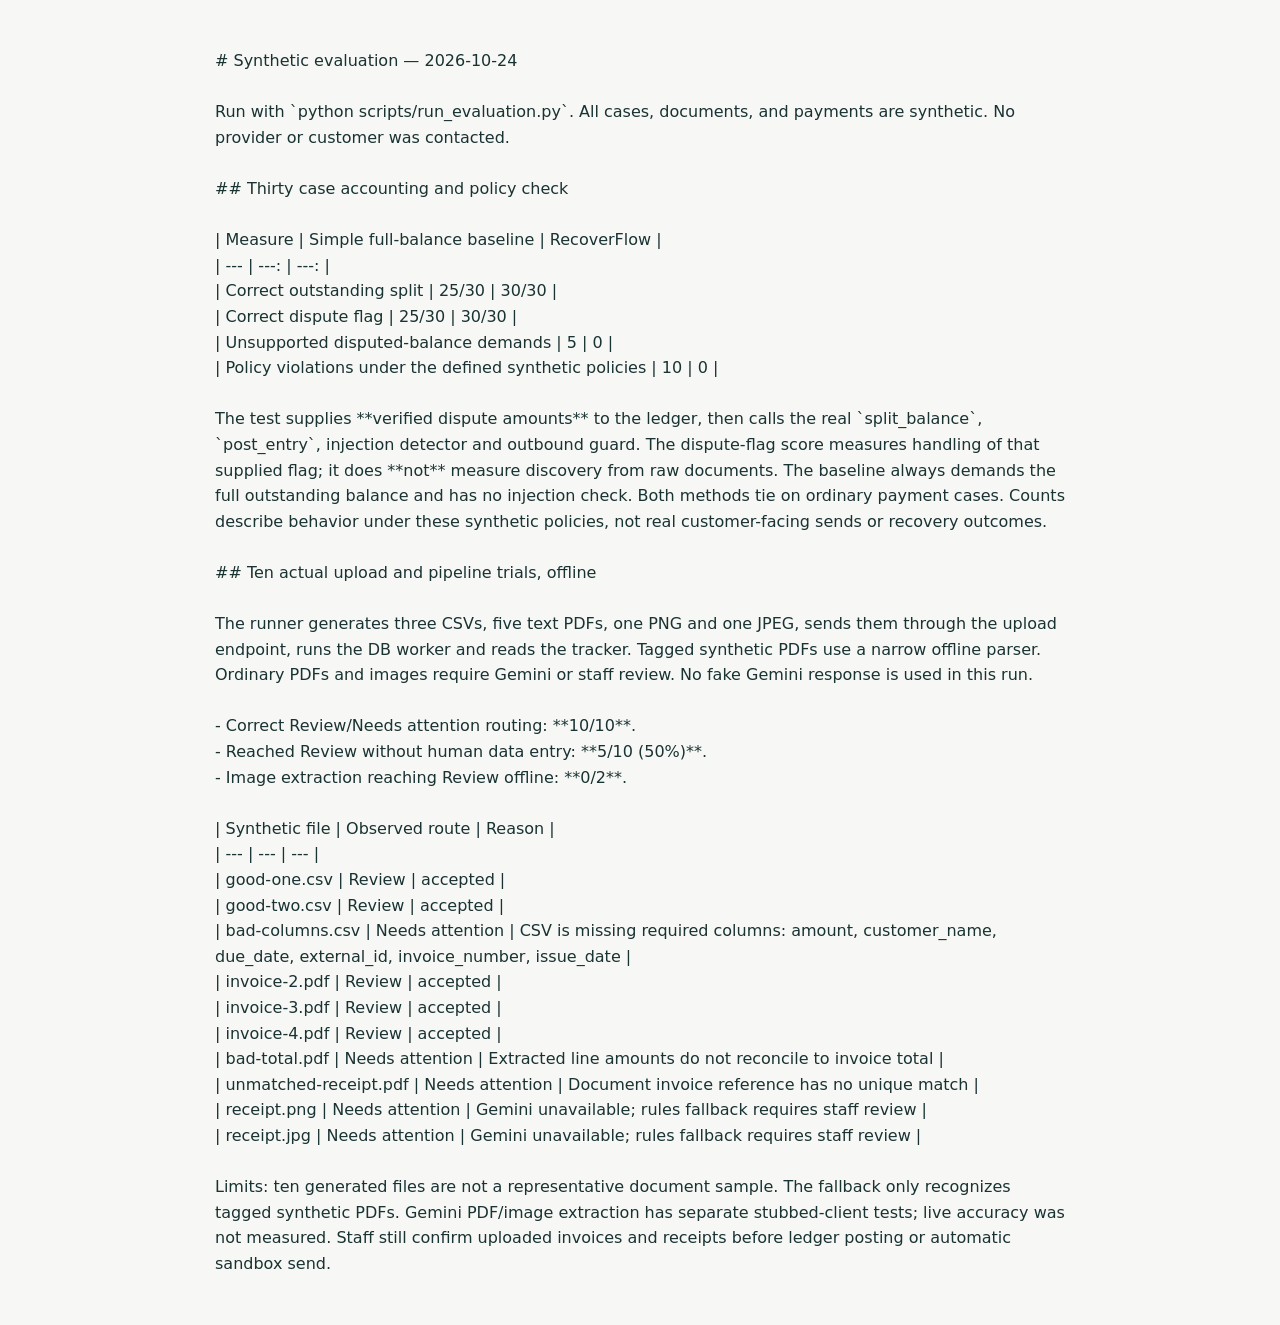
==== frontend/evaluation.html @ d6698478 "major rebuild of mvp Co-Authored-By: Lakshya Arora <lakshya3.mitblr2024@learner.manipal.edu>" ====
<!doctype html><html lang='en'><meta charset='utf-8'><meta name='viewport' content='width=device-width,initial-scale=1'><title>RecoverFlow synthetic evaluation</title><style>body{font:16px/1.6 system-ui;max-width:850px;margin:3rem auto;padding:0 1rem;color:#193232;background:#f7f8f5}pre{white-space:pre-wrap;overflow-wrap:anywhere;font:inherit}</style><pre># Synthetic evaluation — 2026-10-24

Run with `python scripts/run_evaluation.py`. All cases, documents, and payments are synthetic. No provider or customer was contacted.

## Thirty case accounting and policy check

| Measure | Simple full-balance baseline | RecoverFlow |
| --- | ---: | ---: |
| Correct outstanding split | 25/30 | 30/30 |
| Correct dispute flag | 25/30 | 30/30 |
| Unsupported disputed-balance demands | 5 | 0 |
| Policy violations under the defined synthetic policies | 10 | 0 |

The test supplies **verified dispute amounts** to the ledger, then calls the real `split_balance`, `post_entry`, injection detector and outbound guard. The dispute-flag score measures handling of that supplied flag; it does **not** measure discovery from raw documents. The baseline always demands the full outstanding balance and has no injection check. Both methods tie on ordinary payment cases. Counts describe behavior under these synthetic policies, not real customer-facing sends or recovery outcomes.

## Ten actual upload and pipeline trials, offline

The runner generates three CSVs, five text PDFs, one PNG and one JPEG, sends them through the upload endpoint, runs the DB worker and reads the tracker. Tagged synthetic PDFs use a narrow offline parser. Ordinary PDFs and images require Gemini or staff review. No fake Gemini response is used in this run.

- Correct Review/Needs attention routing: **10/10**.
- Reached Review without human data entry: **5/10 (50%)**.
- Image extraction reaching Review offline: **0/2**.

| Synthetic file | Observed route | Reason |
| --- | --- | --- |
| good-one.csv | Review | accepted |
| good-two.csv | Review | accepted |
| bad-columns.csv | Needs attention | CSV is missing required columns: amount, customer_name, due_date, external_id, invoice_number, issue_date |
| invoice-2.pdf | Review | accepted |
| invoice-3.pdf | Review | accepted |
| invoice-4.pdf | Review | accepted |
| bad-total.pdf | Needs attention | Extracted line amounts do not reconcile to invoice total |
| unmatched-receipt.pdf | Needs attention | Document invoice reference has no unique match |
| receipt.png | Needs attention | Gemini unavailable; rules fallback requires staff review |
| receipt.jpg | Needs attention | Gemini unavailable; rules fallback requires staff review |

Limits: ten generated files are not a representative document sample. The fallback only recognizes tagged synthetic PDFs. Gemini PDF/image extraction has separate stubbed-client tests; live accuracy was not measured. Staff still confirm uploaded invoices and receipts before ledger posting or automatic sandbox send.
</pre></html>
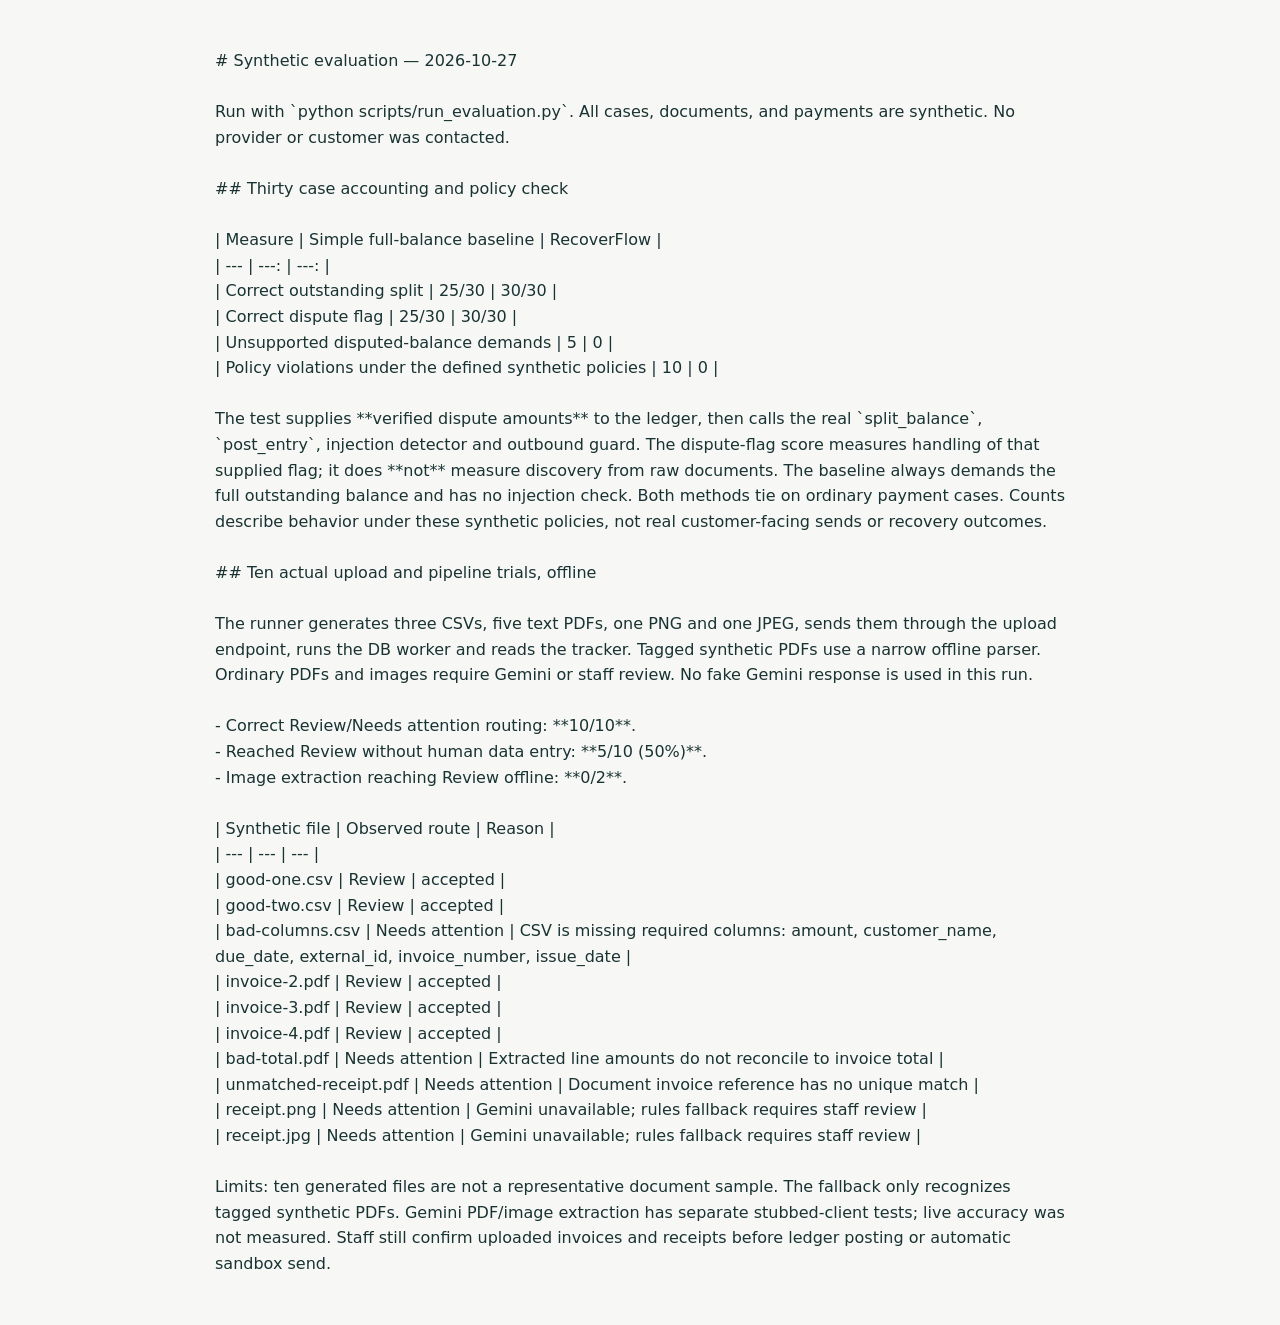
==== commit f3fdc532: "feat: initial implementation of AI-driven receivables and collections platform with agentic workflow" ====
--- a/frontend/evaluation.html
+++ b/frontend/evaluation.html
@@ -1,4 +1,4 @@
-<!doctype html><html lang='en'><meta charset='utf-8'><meta name='viewport' content='width=device-width,initial-scale=1'><title>RecoverFlow synthetic evaluation</title><style>body{font:16px/1.6 system-ui;max-width:850px;margin:3rem auto;padding:0 1rem;color:#193232;background:#f7f8f5}pre{white-space:pre-wrap;overflow-wrap:anywhere;font:inherit}</style><pre># Synthetic evaluation — 2026-10-24
+<!doctype html><html lang='en'><meta charset='utf-8'><meta name='viewport' content='width=device-width,initial-scale=1'><title>RecoverFlow synthetic evaluation</title><style>body{font:16px/1.6 system-ui;max-width:850px;margin:3rem auto;padding:0 1rem;color:#193232;background:#f7f8f5}pre{white-space:pre-wrap;overflow-wrap:anywhere;font:inherit}</style><pre># Synthetic evaluation — 2026-10-27
 
 Run with `python scripts/run_evaluation.py`. All cases, documents, and payments are synthetic. No provider or customer was contacted.
 
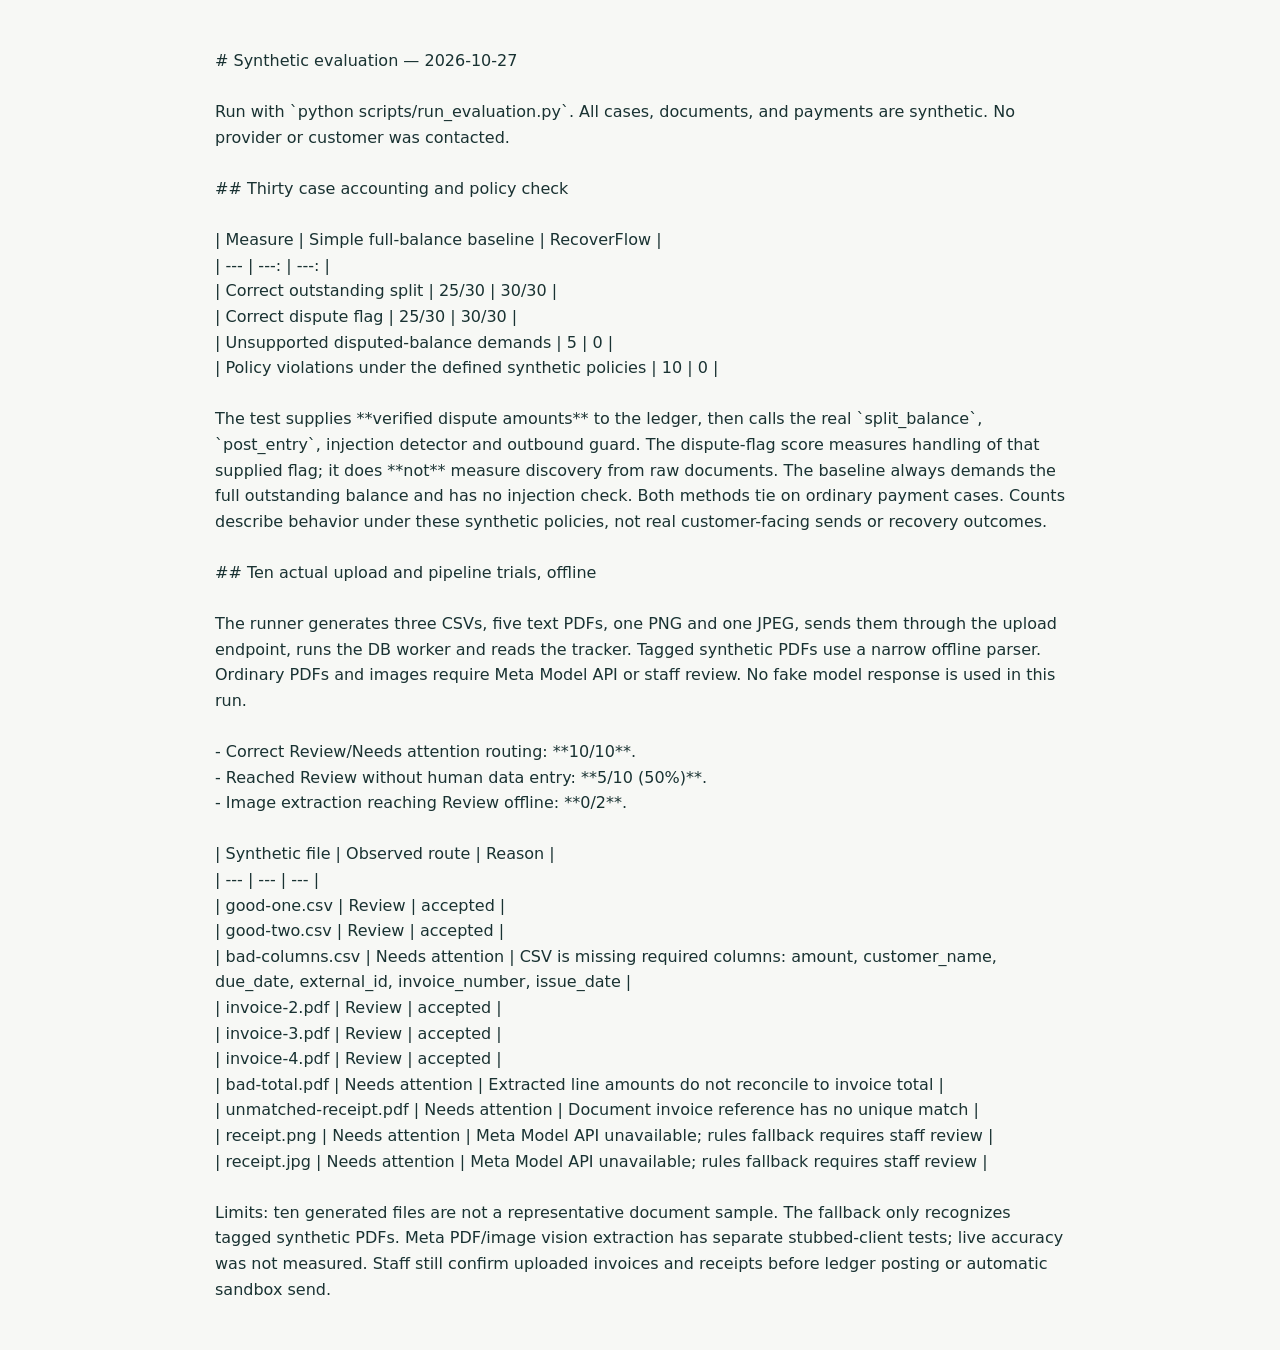
==== commit de795b75: "version 1 build" ====
--- a/frontend/evaluation.html
+++ b/frontend/evaluation.html
@@ -15,7 +15,7 @@
 
 ## Ten actual upload and pipeline trials, offline
 
-The runner generates three CSVs, five text PDFs, one PNG and one JPEG, sends them through the upload endpoint, runs the DB worker and reads the tracker. Tagged synthetic PDFs use a narrow offline parser. Ordinary PDFs and images require Gemini or staff review. No fake Gemini response is used in this run.
+The runner generates three CSVs, five text PDFs, one PNG and one JPEG, sends them through the upload endpoint, runs the DB worker and reads the tracker. Tagged synthetic PDFs use a narrow offline parser. Ordinary PDFs and images require Meta Model API or staff review. No fake model response is used in this run.
 
 - Correct Review/Needs attention routing: **10/10**.
 - Reached Review without human data entry: **5/10 (50%)**.
@@ -31,8 +31,8 @@
 | invoice-4.pdf | Review | accepted |
 | bad-total.pdf | Needs attention | Extracted line amounts do not reconcile to invoice total |
 | unmatched-receipt.pdf | Needs attention | Document invoice reference has no unique match |
-| receipt.png | Needs attention | Gemini unavailable; rules fallback requires staff review |
-| receipt.jpg | Needs attention | Gemini unavailable; rules fallback requires staff review |
+| receipt.png | Needs attention | Meta Model API unavailable; rules fallback requires staff review |
+| receipt.jpg | Needs attention | Meta Model API unavailable; rules fallback requires staff review |
 
-Limits: ten generated files are not a representative document sample. The fallback only recognizes tagged synthetic PDFs. Gemini PDF/image extraction has separate stubbed-client tests; live accuracy was not measured. Staff still confirm uploaded invoices and receipts before ledger posting or automatic sandbox send.
+Limits: ten generated files are not a representative document sample. The fallback only recognizes tagged synthetic PDFs. Meta PDF/image vision extraction has separate stubbed-client tests; live accuracy was not measured. Staff still confirm uploaded invoices and receipts before ledger posting or automatic sandbox send.
 </pre></html>
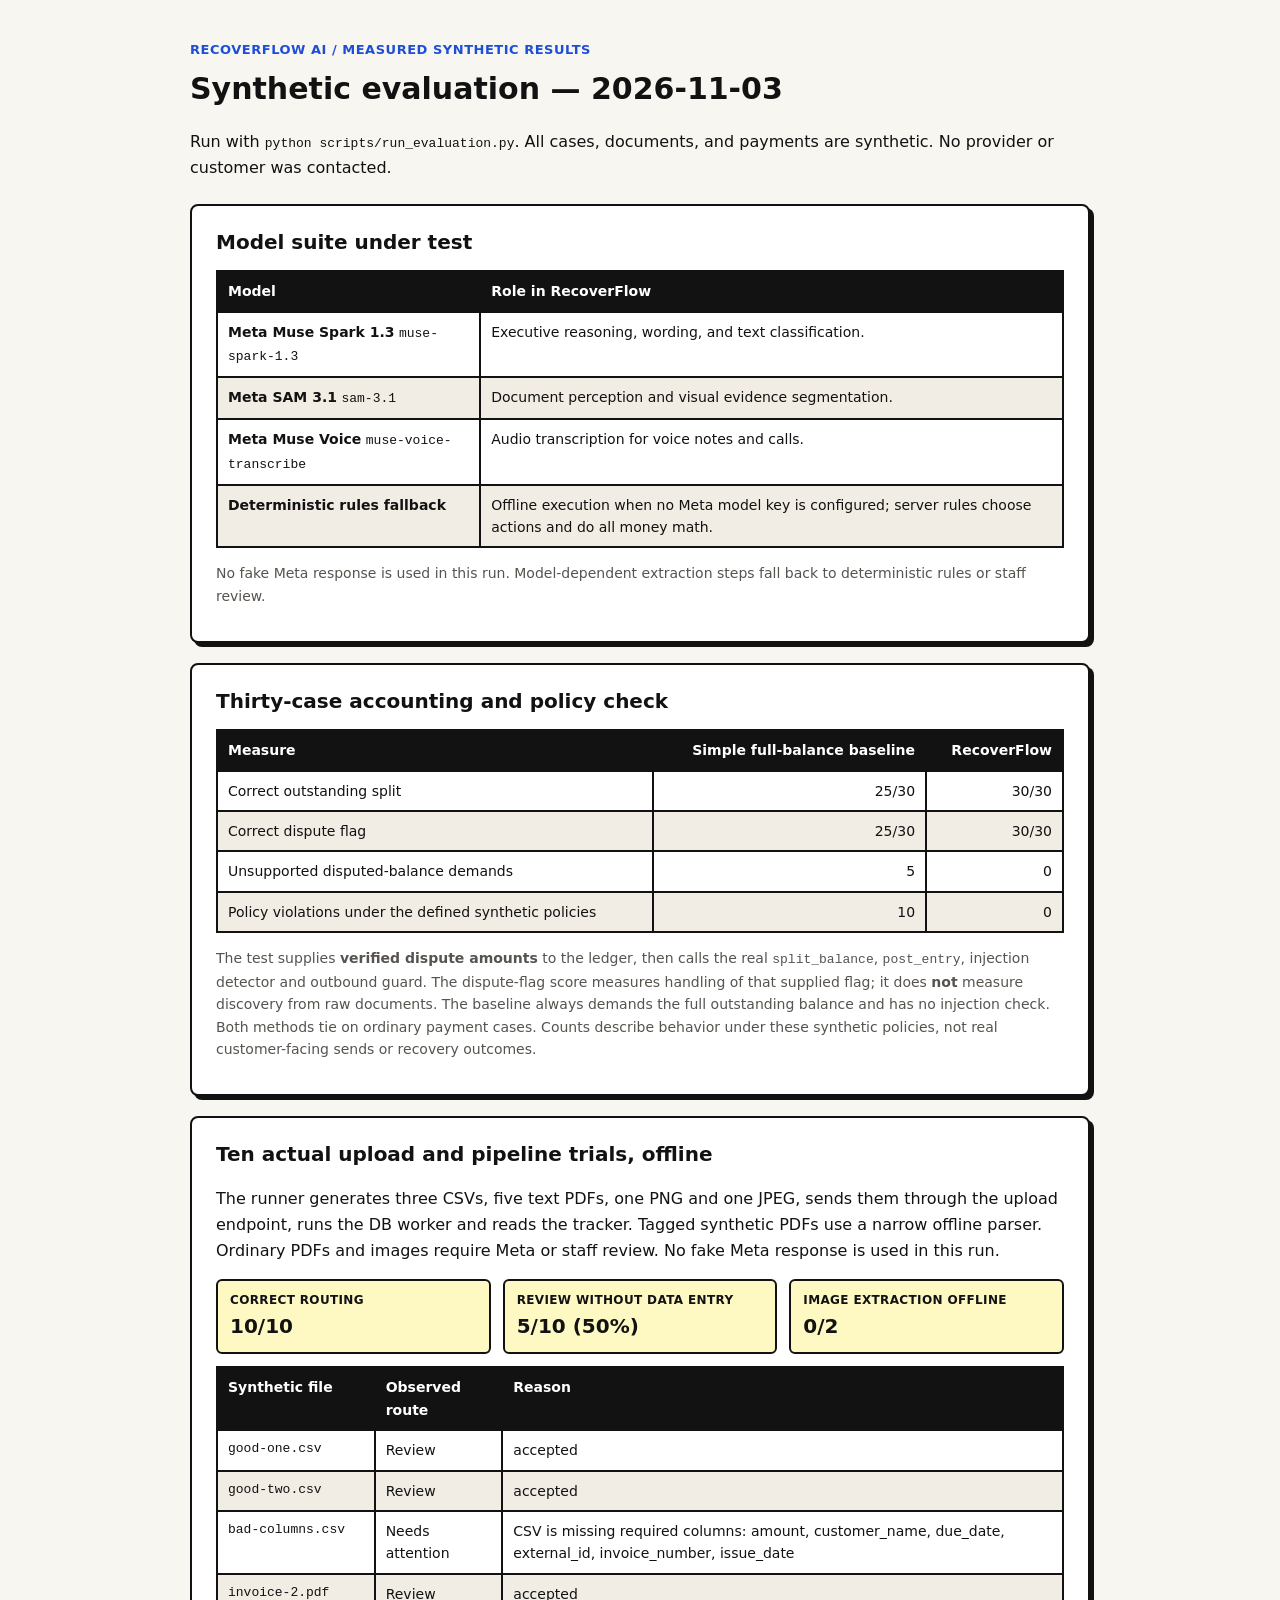
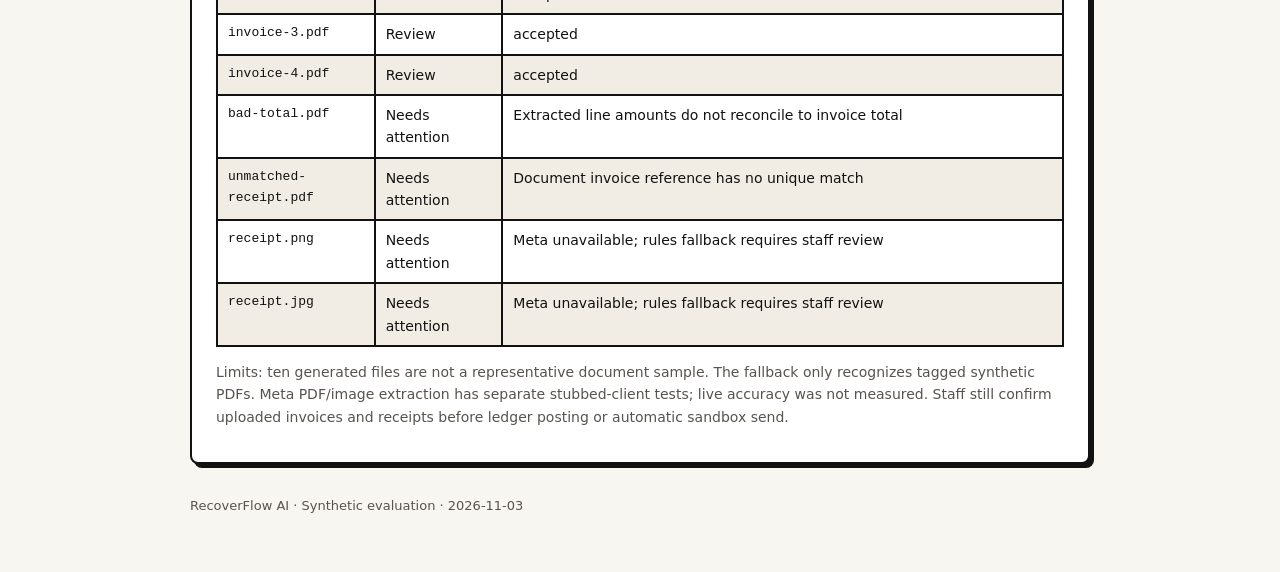
==== commit aabf496e: "fix: resolve prioritized Chrome QA defects and verify on staging - Fix document crops, confidence ca" ====
--- a/frontend/evaluation.html
+++ b/frontend/evaluation.html
@@ -1,38 +1,98 @@
-<!doctype html><html lang='en'><meta charset='utf-8'><meta name='viewport' content='width=device-width,initial-scale=1'><title>RecoverFlow synthetic evaluation</title><style>body{font:16px/1.6 system-ui;max-width:850px;margin:3rem auto;padding:0 1rem;color:#193232;background:#f7f8f5}pre{white-space:pre-wrap;overflow-wrap:anywhere;font:inherit}</style><pre># Synthetic evaluation — 2026-10-27
+<!doctype html>
+<html lang="en">
+<head>
+<meta charset="utf-8">
+<meta name="viewport" content="width=device-width,initial-scale=1">
+<title>RecoverFlow synthetic evaluation</title>
+<style>
+:root { --ink: #121212; --paper: #f8f6f0; --card: #ffffff; --accent: #1d4ed8; --muted: #57534e; }
+* { box-sizing: border-box; }
+body { font: 16px/1.6 system-ui, -apple-system, "Segoe UI", sans-serif; color: var(--ink); background: var(--paper); margin: 0; padding: 0 1rem 3rem; }
+main { max-width: 900px; margin: 0 auto; }
+.eval-header { margin: 2.5rem 0 1.5rem; }
+.eyebrow { font-size: 13px; font-weight: 800; letter-spacing: 0.04em; text-transform: uppercase; color: var(--accent); margin: 0 0 0.25rem; }
+h1 { font-size: 30px; margin: 0 0 0.5rem; }
+h2 { font-size: 20px; margin: 0 0 0.75rem; }
+.card { background: var(--card); border: 2px solid var(--ink); border-radius: 8px; box-shadow: 4px 4px 0 var(--ink); padding: 1.25rem 1.5rem; margin: 1.25rem 0; }
+table { width: 100%; border-collapse: collapse; margin: 0.75rem 0; }
+th, td { border: 2px solid var(--ink); padding: 8px 10px; text-align: left; font-size: 14px; vertical-align: top; }
+thead th { background: var(--ink); color: #ffffff; font-weight: 800; }
+tbody tr:nth-child(even) { background: #f1ede4; }
+.num { text-align: right; font-variant-numeric: tabular-nums; }
+.mono, code { font-family: ui-monospace, Consolas, monospace; font-size: 13px; }
+.muted { color: var(--muted); font-size: 14px; }
+.metric-strip { display: grid; grid-template-columns: repeat(3, 1fr); gap: 12px; margin: 0.75rem 0; }
+.metric-strip > div { border: 2px solid var(--ink); border-radius: 6px; padding: 10px 12px; background: #fef9c3; }
+.metric-strip span { display: block; font-size: 12px; font-weight: 700; text-transform: uppercase; letter-spacing: 0.03em; }
+.metric-strip strong { font-size: 20px; }
+.eval-footer { margin-top: 2rem; color: var(--muted); font-size: 13px; }
+@media (max-width: 640px) { .metric-strip { grid-template-columns: 1fr; } table { font-size: 13px; } }
+</style>
+</head>
+<body>
+<main>
 
-Run with `python scripts/run_evaluation.py`. All cases, documents, and payments are synthetic. No provider or customer was contacted.
+<header class="eval-header">
+  <p class="eyebrow">RecoverFlow AI / Measured synthetic results</p>
+  <h1>Synthetic evaluation &mdash; 2026-11-03</h1>
+  <p>Run with <code>python scripts/run_evaluation.py</code>. All cases, documents, and payments are synthetic. No provider or customer was contacted.</p>
+</header>
 
-## Thirty case accounting and policy check
+<section class="card">
+  <h2>Model suite under test</h2>
+  <table>
+    <thead><tr><th scope="col">Model</th><th scope="col">Role in RecoverFlow</th></tr></thead>
+    <tbody>
+      <tr><td><strong>Meta Muse Spark 1.3</strong> <span class="mono">muse-spark-1.3</span></td><td>Executive reasoning, wording, and text classification.</td></tr>
+      <tr><td><strong>Meta SAM 3.1</strong> <span class="mono">sam-3.1</span></td><td>Document perception and visual evidence segmentation.</td></tr>
+      <tr><td><strong>Meta Muse Voice</strong> <span class="mono">muse-voice-transcribe</span></td><td>Audio transcription for voice notes and calls.</td></tr>
+      <tr><td><strong>Deterministic rules fallback</strong></td><td>Offline execution when no Meta model key is configured; server rules choose actions and do all money math.</td></tr>
+    </tbody>
+  </table>
+  <p class="muted">No fake Meta response is used in this run. Model-dependent extraction steps fall back to deterministic rules or staff review.</p>
+</section>
 
-| Measure | Simple full-balance baseline | RecoverFlow |
-| --- | ---: | ---: |
-| Correct outstanding split | 25/30 | 30/30 |
-| Correct dispute flag | 25/30 | 30/30 |
-| Unsupported disputed-balance demands | 5 | 0 |
-| Policy violations under the defined synthetic policies | 10 | 0 |
+<section class="card">
+  <h2>Thirty-case accounting and policy check</h2>
+  <table>
+    <thead><tr><th scope="col">Measure</th><th scope="col" class="num">Simple full-balance baseline</th><th scope="col" class="num">RecoverFlow</th></tr></thead>
+    <tbody>
+      <tr><td>Correct outstanding split</td><td class="num">25/30</td><td class="num">30/30</td></tr>
+      <tr><td>Correct dispute flag</td><td class="num">25/30</td><td class="num">30/30</td></tr>
+      <tr><td>Unsupported disputed-balance demands</td><td class="num">5</td><td class="num">0</td></tr>
+      <tr><td>Policy violations under the defined synthetic policies</td><td class="num">10</td><td class="num">0</td></tr>
+    </tbody>
+  </table>
+  <p class="muted">The test supplies <strong>verified dispute amounts</strong> to the ledger, then calls the real <code>split_balance</code>, <code>post_entry</code>, injection detector and outbound guard. The dispute-flag score measures handling of that supplied flag; it does <strong>not</strong> measure discovery from raw documents. The baseline always demands the full outstanding balance and has no injection check. Both methods tie on ordinary payment cases. Counts describe behavior under these synthetic policies, not real customer-facing sends or recovery outcomes.</p>
+</section>
 
-The test supplies **verified dispute amounts** to the ledger, then calls the real `split_balance`, `post_entry`, injection detector and outbound guard. The dispute-flag score measures handling of that supplied flag; it does **not** measure discovery from raw documents. The baseline always demands the full outstanding balance and has no injection check. Both methods tie on ordinary payment cases. Counts describe behavior under these synthetic policies, not real customer-facing sends or recovery outcomes.
+<section class="card">
+  <h2>Ten actual upload and pipeline trials, offline</h2>
+  <p>The runner generates three CSVs, five text PDFs, one PNG and one JPEG, sends them through the upload endpoint, runs the DB worker and reads the tracker. Tagged synthetic PDFs use a narrow offline parser. Ordinary PDFs and images require Meta or staff review. No fake Meta response is used in this run.</p>
+  <div class="metric-strip">
+    <div><span>Correct routing</span><strong>10/10</strong></div>
+    <div><span>Review without data entry</span><strong>5/10 (50%)</strong></div>
+    <div><span>Image extraction offline</span><strong>0/2</strong></div>
+  </div>
+  <table>
+    <thead><tr><th scope="col">Synthetic file</th><th scope="col">Observed route</th><th scope="col">Reason</th></tr></thead>
+    <tbody>
+<tr><td class="mono">good-one.csv</td><td>Review</td><td>accepted</td></tr>
+<tr><td class="mono">good-two.csv</td><td>Review</td><td>accepted</td></tr>
+<tr><td class="mono">bad-columns.csv</td><td>Needs attention</td><td>CSV is missing required columns: amount, customer_name, due_date, external_id, invoice_number, issue_date</td></tr>
+<tr><td class="mono">invoice-2.pdf</td><td>Review</td><td>accepted</td></tr>
+<tr><td class="mono">invoice-3.pdf</td><td>Review</td><td>accepted</td></tr>
+<tr><td class="mono">invoice-4.pdf</td><td>Review</td><td>accepted</td></tr>
+<tr><td class="mono">bad-total.pdf</td><td>Needs attention</td><td>Extracted line amounts do not reconcile to invoice total</td></tr>
+<tr><td class="mono">unmatched-receipt.pdf</td><td>Needs attention</td><td>Document invoice reference has no unique match</td></tr>
+<tr><td class="mono">receipt.png</td><td>Needs attention</td><td>Meta unavailable; rules fallback requires staff review</td></tr>
+<tr><td class="mono">receipt.jpg</td><td>Needs attention</td><td>Meta unavailable; rules fallback requires staff review</td></tr>
+    </tbody>
+  </table>
+  <p class="muted">Limits: ten generated files are not a representative document sample. The fallback only recognizes tagged synthetic PDFs. Meta PDF/image extraction has separate stubbed-client tests; live accuracy was not measured. Staff still confirm uploaded invoices and receipts before ledger posting or automatic sandbox send.</p>
+</section>
 
-## Ten actual upload and pipeline trials, offline
-
-The runner generates three CSVs, five text PDFs, one PNG and one JPEG, sends them through the upload endpoint, runs the DB worker and reads the tracker. Tagged synthetic PDFs use a narrow offline parser. Ordinary PDFs and images require Meta Model API or staff review. No fake model response is used in this run.
-
-- Correct Review/Needs attention routing: **10/10**.
-- Reached Review without human data entry: **5/10 (50%)**.
-- Image extraction reaching Review offline: **0/2**.
-
-| Synthetic file | Observed route | Reason |
-| --- | --- | --- |
-| good-one.csv | Review | accepted |
-| good-two.csv | Review | accepted |
-| bad-columns.csv | Needs attention | CSV is missing required columns: amount, customer_name, due_date, external_id, invoice_number, issue_date |
-| invoice-2.pdf | Review | accepted |
-| invoice-3.pdf | Review | accepted |
-| invoice-4.pdf | Review | accepted |
-| bad-total.pdf | Needs attention | Extracted line amounts do not reconcile to invoice total |
-| unmatched-receipt.pdf | Needs attention | Document invoice reference has no unique match |
-| receipt.png | Needs attention | Meta Model API unavailable; rules fallback requires staff review |
-| receipt.jpg | Needs attention | Meta Model API unavailable; rules fallback requires staff review |
-
-Limits: ten generated files are not a representative document sample. The fallback only recognizes tagged synthetic PDFs. Meta PDF/image vision extraction has separate stubbed-client tests; live accuracy was not measured. Staff still confirm uploaded invoices and receipts before ledger posting or automatic sandbox send.
-</pre></html>+<footer class="eval-footer"><p>RecoverFlow AI &middot; Synthetic evaluation &middot; 2026-11-03</p></footer>
+</main>
+</body>
+</html>
